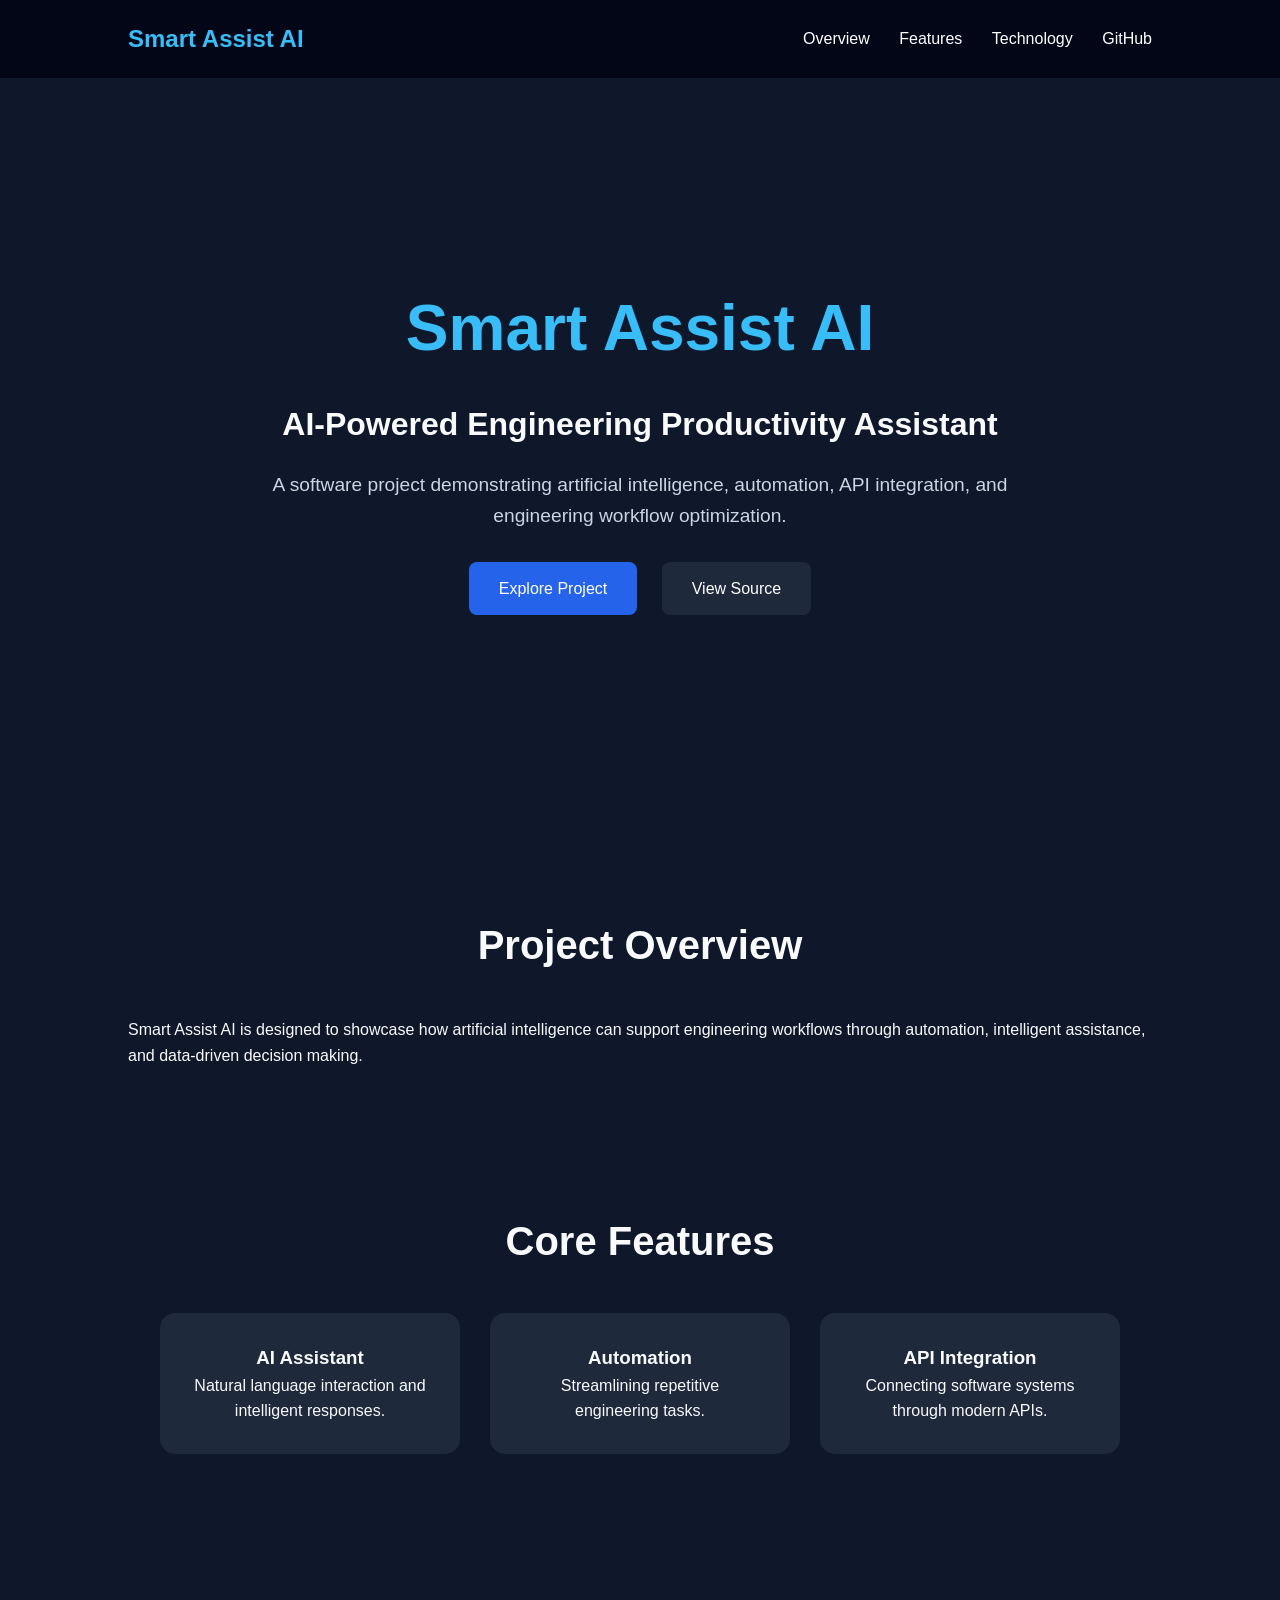
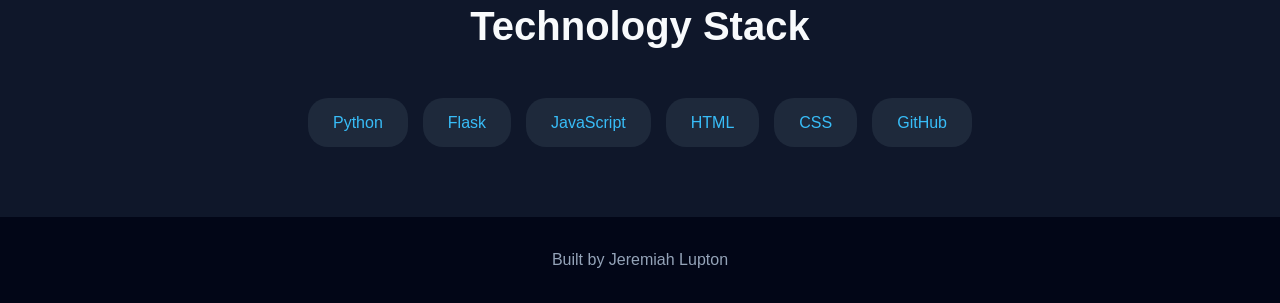
==== index.html @ 22feb10e "Create Smart Assist AI GitHub Pages portfolio foundation" ====
<!DOCTYPE html>
<html lang="en">

<head>
    <meta charset="UTF-8">
    <meta name="viewport" content="width=device-width, initial-scale=1.0">

    <title>Smart Assist AI | Jeremiah Lupton</title>

    <link rel="stylesheet" href="style.css">
</head>

<body>

<header>
    <nav>
        <h2>Smart Assist AI</h2>

        <div class="nav-links">
            <a href="#overview">Overview</a>
            <a href="#features">Features</a>
            <a href="#technology">Technology</a>
            <a href="https://github.com/jd-dev-king/SmartAssistantAI">
                GitHub
            </a>
        </div>
    </nav>
</header>


<section class="hero">

    <h1>
        Smart Assist AI
    </h1>

    <h2>
        AI-Powered Engineering Productivity Assistant
    </h2>

    <p>
        A software project demonstrating artificial intelligence,
        automation, API integration, and engineering workflow optimization.
    </p>

    <div>
        <a class="button" href="#features">
            Explore Project
        </a>

        <a class="button secondary"
        href="https://github.com/jd-dev-king/SmartAssistantAI">
            View Source
        </a>
    </div>

</section>



<section id="overview">

<h2>Project Overview</h2>

<p>
Smart Assist AI is designed to showcase how artificial intelligence
can support engineering workflows through automation, intelligent
assistance, and data-driven decision making.
</p>

</section>



<section id="features">

<h2>Core Features</h2>


<div class="cards">

<div class="card">
<h3>AI Assistant</h3>
<p>
Natural language interaction and intelligent responses.
</p>
</div>


<div class="card">
<h3>Automation</h3>
<p>
Streamlining repetitive engineering tasks.
</p>
</div>


<div class="card">
<h3>API Integration</h3>
<p>
Connecting software systems through modern APIs.
</p>
</div>


</div>

</section>



<section id="technology">

<h2>Technology Stack</h2>

<div class="tech">

<span>Python</span>
<span>Flask</span>
<span>JavaScript</span>
<span>HTML</span>
<span>CSS</span>
<span>GitHub</span>

</div>

</section>



<footer>

<p>
Built by Jeremiah Lupton
</p>

</footer>


<script src="script.js"></script>

</body>

</html>
---- style.css ----
/* =========================
   Smart Assist AI Portfolio
   Jeremiah Lupton
========================= */


* {
    margin: 0;
    padding: 0;
    box-sizing: border-box;
}


body {

    font-family: Arial, Helvetica, sans-serif;

    background: #0f172a;

    color: #f8fafc;

    line-height: 1.6;
}



/* Navigation */

header {

    background: #020617;

    padding: 20px 10%;

    position: sticky;

    top: 0;

    z-index: 100;

}


nav {

    display: flex;

    justify-content: space-between;

    align-items: center;

}


nav h2 {

    color: #38bdf8;

}



.nav-links a {

    color: white;

    text-decoration: none;

    margin-left: 25px;

    transition: 0.3s;

}


.nav-links a:hover {

    color: #38bdf8;

}



/* Hero Section */


.hero {

    min-height: 85vh;

    display: flex;

    flex-direction: column;

    justify-content: center;

    align-items: center;

    text-align: center;

    padding: 50px 15%;

}


.hero h1 {

    font-size: 4rem;

    margin-bottom: 20px;

    color: #38bdf8;

}



.hero h2 {

    font-size: 2rem;

    margin-bottom: 20px;

}


.hero p {

    max-width: 750px;

    color: #cbd5e1;

    font-size: 1.2rem;

}



/* Buttons */


.button {

    display: inline-block;

    margin: 30px 10px;

    padding: 14px 30px;

    background: #2563eb;

    color: white;

    border-radius: 8px;

    text-decoration: none;

    transition: 0.3s;

}


.button:hover {

    transform: translateY(-3px);

    background: #38bdf8;

}



.secondary {

    background: #1e293b;

}



/* Sections */


section {

    padding: 70px 10%;

}


section h2 {

    text-align: center;

    font-size: 2.5rem;

    margin-bottom: 40px;

}



/* Cards */


.cards {

    display: flex;

    justify-content: center;

    gap: 30px;

    flex-wrap: wrap;

}



.card {

    background: #1e293b;

    padding: 30px;

    width: 300px;

    border-radius: 15px;

    text-align: center;

    transition: .3s;

}



.card:hover {

    transform: translateY(-10px);

}



/* Technology */


.tech {

    display: flex;

    justify-content: center;

    flex-wrap: wrap;

    gap: 15px;

}



.tech span {

    background: #1e293b;

    padding: 12px 25px;

    border-radius: 20px;

    color: #38bdf8;

}



/* Footer */


footer {

    text-align: center;

    padding: 30px;

    background: #020617;

    color: #94a3b8;

}



/* Mobile */


@media(max-width:768px){

    nav {

        flex-direction: column;

    }


    .nav-links {

        margin-top:20px;

    }


    .hero h1 {

        font-size: 2.5rem;

    }

}
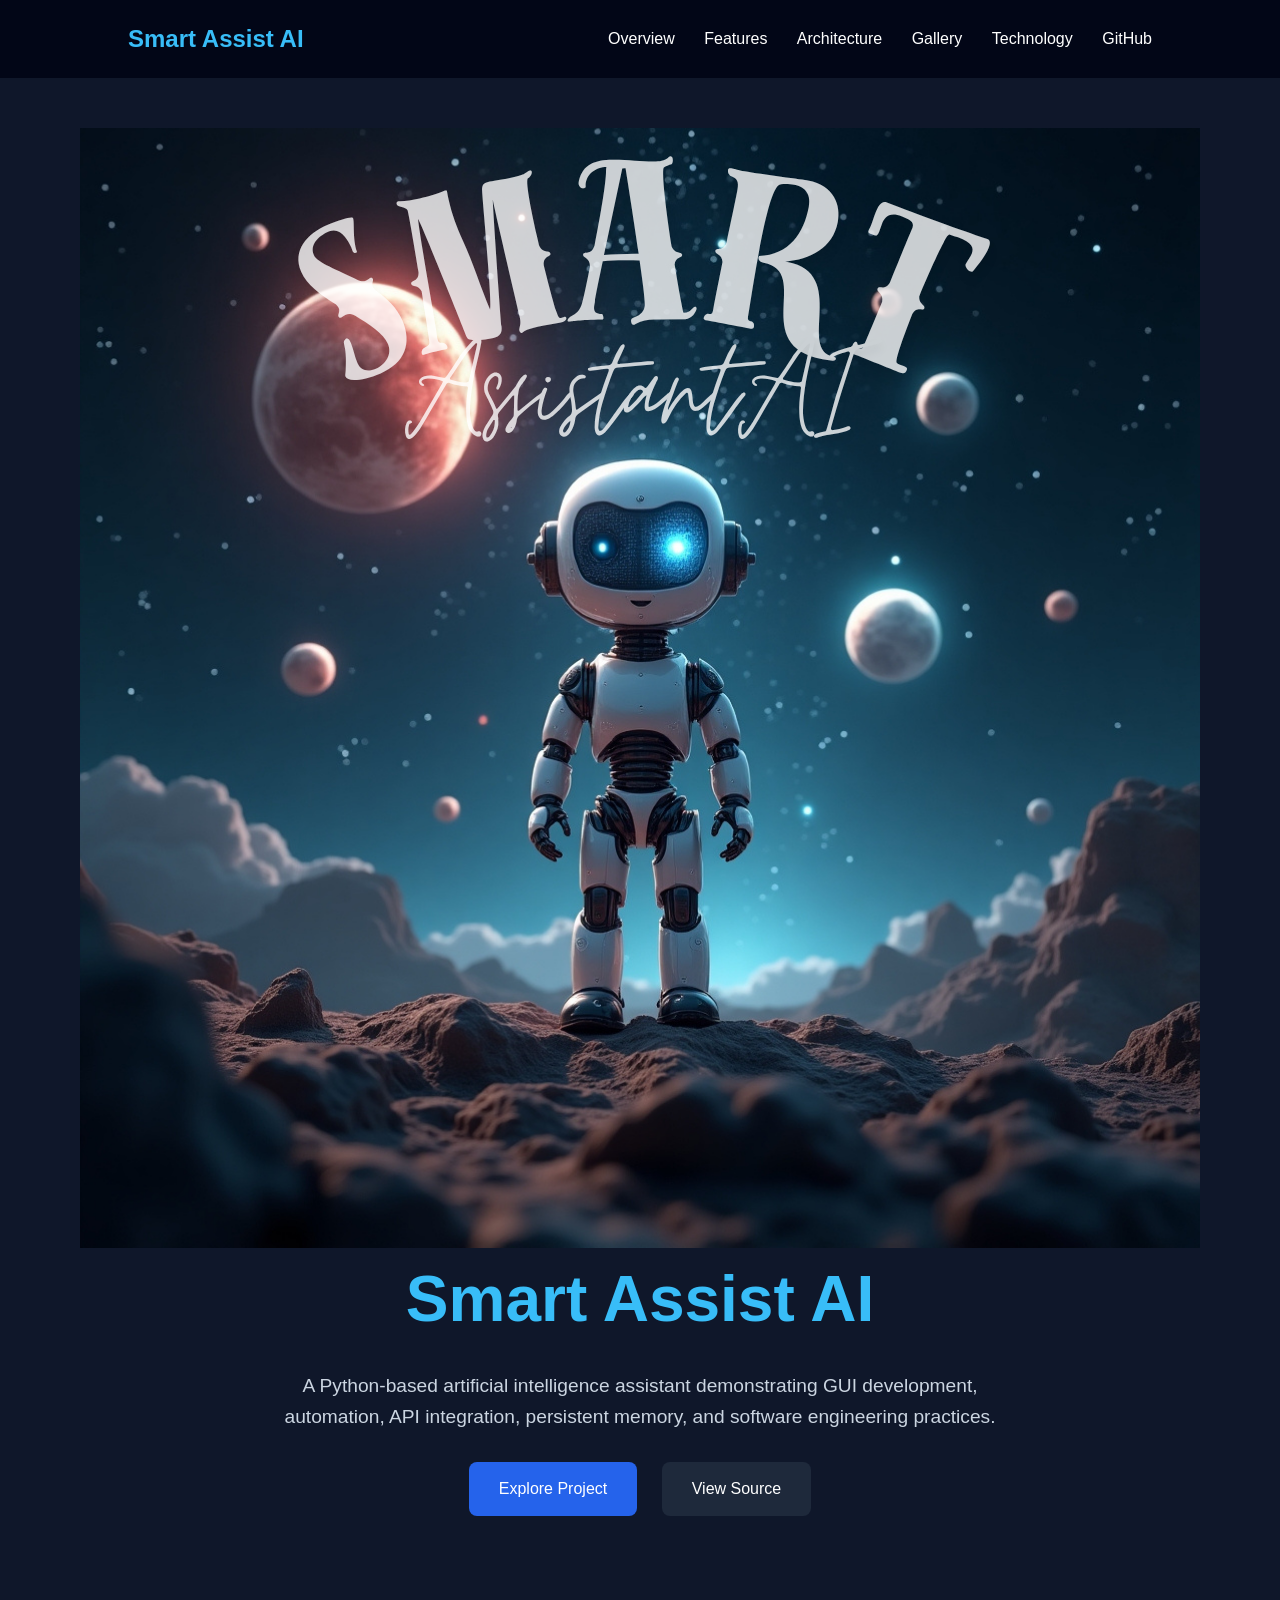
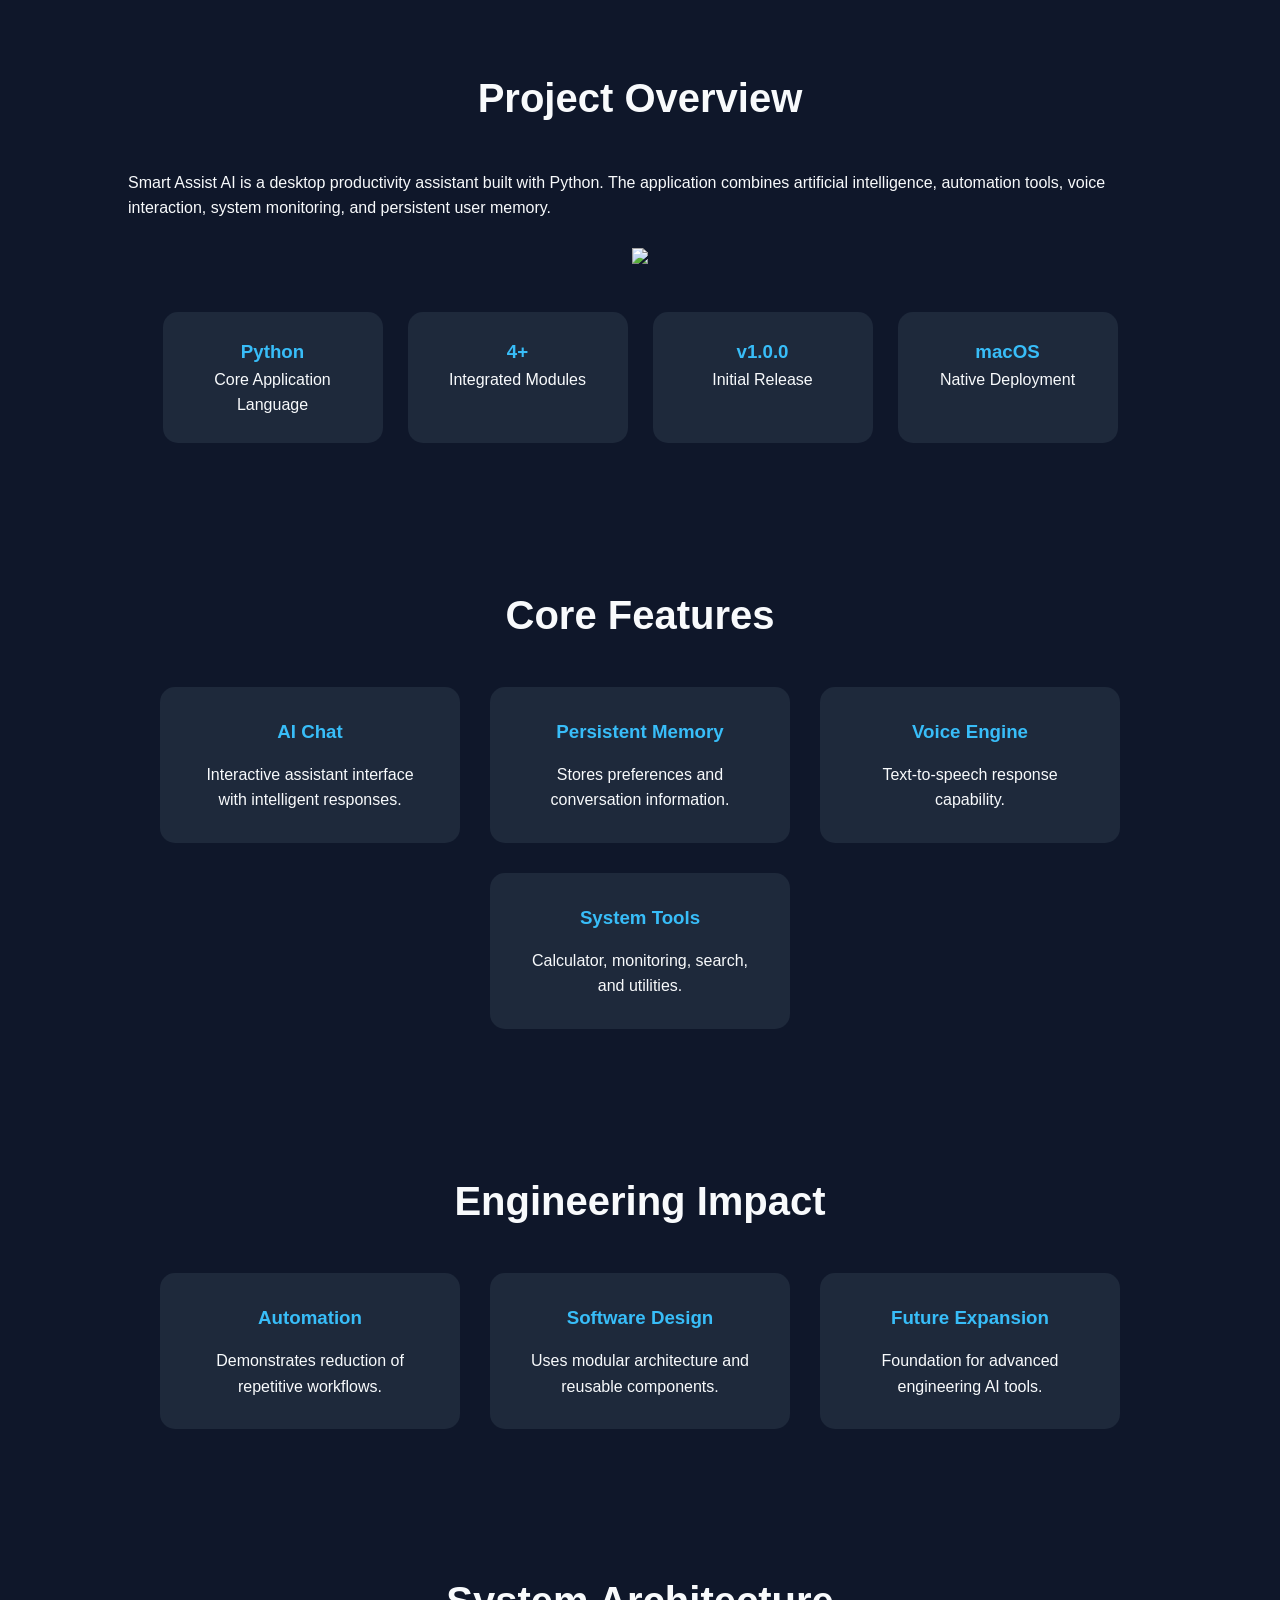
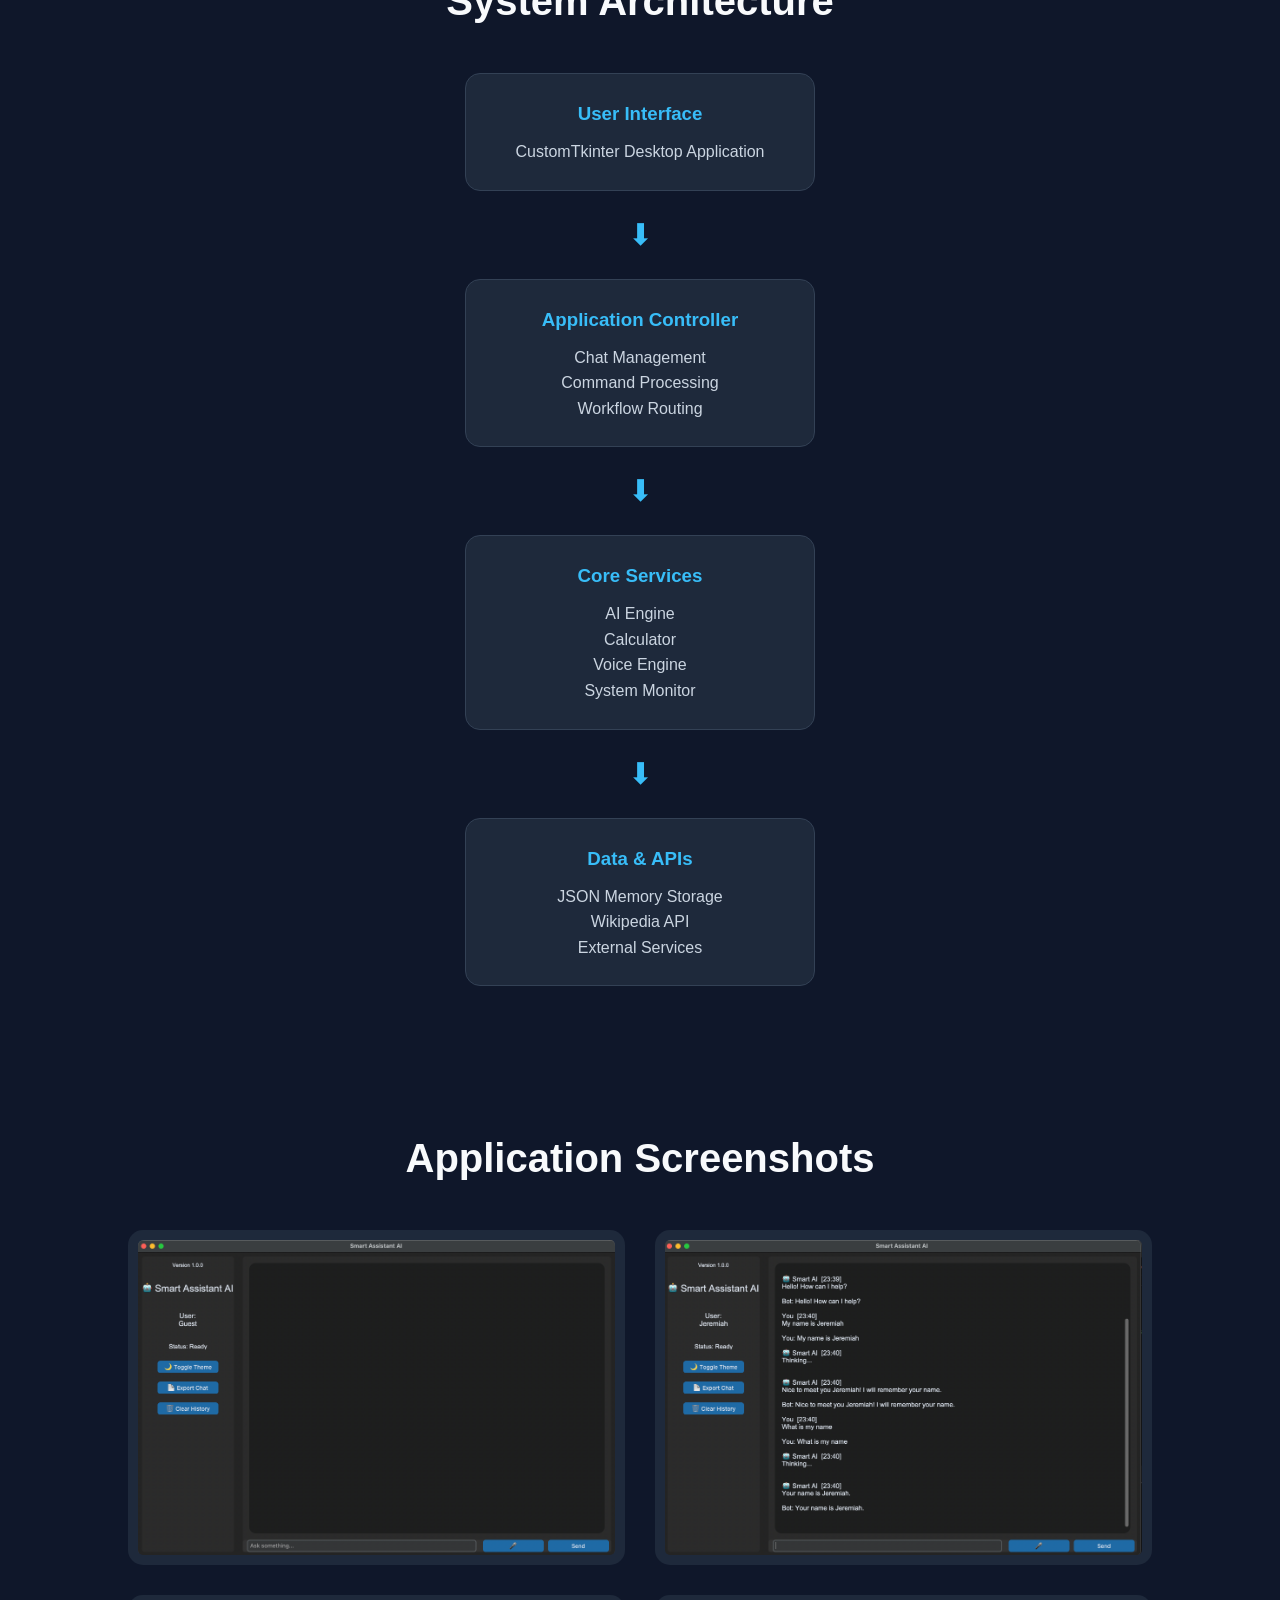
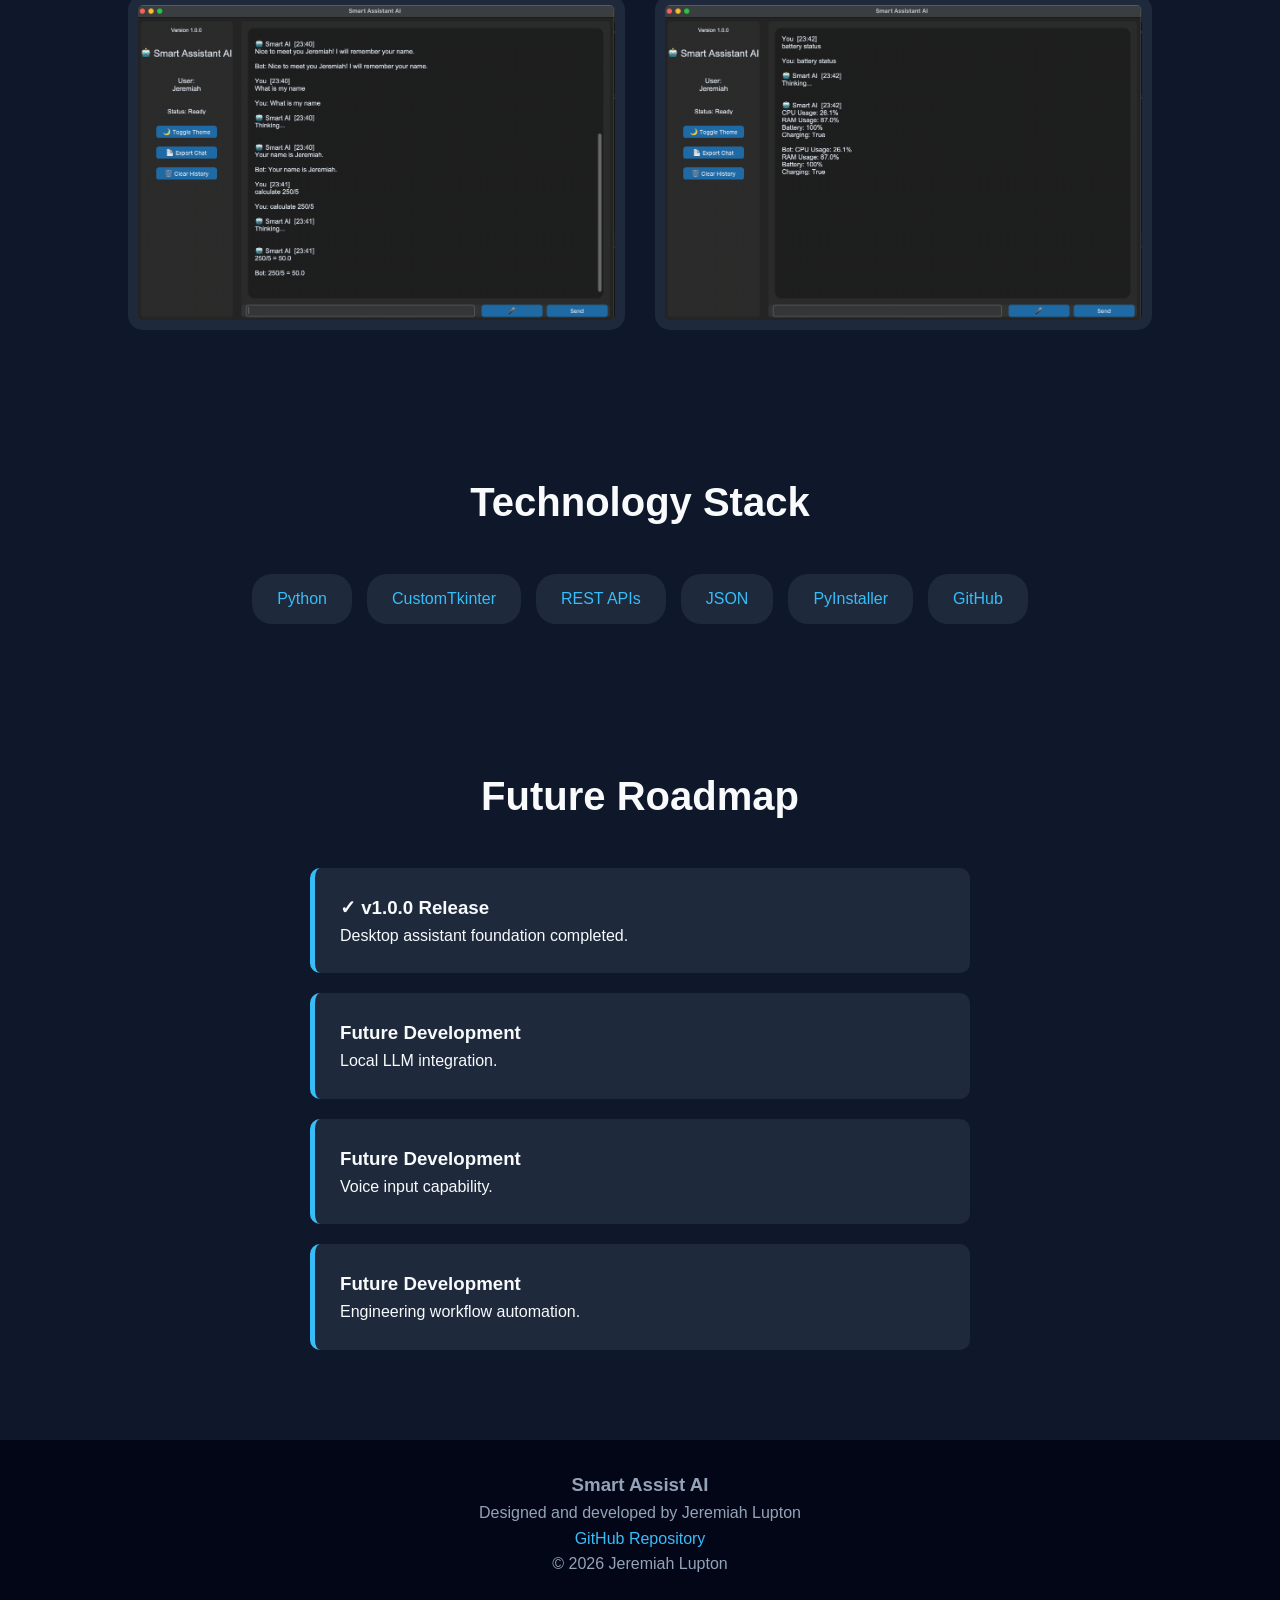
==== commit 1ab336d6: "Finalize Smart Assist AI portfolio website" ====
--- a/index.html
+++ b/index.html
@@ -2,143 +2,688 @@
 <html lang="en">
 
 <head>
+
     <meta charset="UTF-8">
+
     <meta name="viewport" content="width=device-width, initial-scale=1.0">
 
     <title>Smart Assist AI | Jeremiah Lupton</title>
 
     <link rel="stylesheet" href="style.css">
+    <link rel="icon" type="image/png" href="assets/favicon.png">
+
 </head>
 
+
 <body>
 
+
+<!-- Navigation -->
+
 <header>
-    <nav>
-        <h2>Smart Assist AI</h2>
-
-        <div class="nav-links">
-            <a href="#overview">Overview</a>
-            <a href="#features">Features</a>
-            <a href="#technology">Technology</a>
-            <a href="https://github.com/jd-dev-king/SmartAssistantAI">
-                GitHub
-            </a>
-        </div>
-    </nav>
+
+<nav>
+
+<h2>
+Smart Assist AI
+</h2>
+
+
+<div class="nav-links">
+
+<a href="#overview">Overview</a>
+
+<a href="#features">Features</a>
+
+<a href="#architecture">Architecture</a>
+
+<a href="#gallery">Gallery</a>
+
+<a href="#technology">Technology</a>
+
+<a href="https://github.com/jd-dev-king/SmartAssistantAI">
+GitHub
+</a>
+
+</div>
+
+
+</nav>
+
 </header>
 
 
+
+<!-- Hero -->
+
 <section class="hero">
 
-    <h1>
-        Smart Assist AI
-    </h1>
-
-    <h2>
-        AI-Powered Engineering Productivity Assistant
-    </h2>
-
-    <p>
-        A software project demonstrating artificial intelligence,
-        automation, API integration, and engineering workflow optimization.
-    </p>
-
-    <div>
-        <a class="button" href="#features">
-            Explore Project
-        </a>
-
-        <a class="button secondary"
-        href="https://github.com/jd-dev-king/SmartAssistantAI">
-            View Source
-        </a>
-    </div>
-
-</section>
-
-
+<img class="hero-image"
+src="images/hero.png"
+alt="Smart Assist AI Application">
+
+<h1>
+Smart Assist AI
+</h1>
+
+
+<p>
+
+A Python-based artificial intelligence assistant demonstrating
+GUI development, automation, API integration, persistent memory,
+and software engineering practices.
+
+</p>
+
+
+<div>
+
+<a class="button" href="#features">
+Explore Project
+</a>
+
+
+<a class="button secondary"
+href="https://github.com/jd-dev-king/SmartAssistantAI">
+
+View Source
+
+</a>
+
+
+</div>
+
+
+</section>
+
+
+
+
+
+<!-- Overview -->
 
 <section id="overview">
 
-<h2>Project Overview</h2>
-
-<p>
-Smart Assist AI is designed to showcase how artificial intelligence
-can support engineering workflows through automation, intelligent
-assistance, and data-driven decision making.
-</p>
-
-</section>
-
+
+<h2>
+Project Overview
+</h2>
+
+
+<p>
+
+Smart Assist AI is a desktop productivity assistant built with Python.
+The application combines artificial intelligence, automation tools,
+voice interaction, system monitoring, and persistent user memory.
+
+</p>
+
+
+<div class="release">
+
+<img src="https://img.shields.io/github/v/release/jd-dev-king/SmartAssistantAI">
+
+</div>
+
+
+
+<div class="stats">
+
+
+<div class="stat-card">
+
+<h3>
+Python
+</h3>
+
+<p>
+Core Application Language
+</p>
+
+</div>
+
+
+
+<div class="stat-card">
+
+<h3>
+4+
+</h3>
+
+<p>
+Integrated Modules
+</p>
+
+</div>
+
+
+
+<div class="stat-card">
+
+<h3>
+v1.0.0
+</h3>
+
+<p>
+Initial Release
+</p>
+
+</div>
+
+
+
+<div class="stat-card">
+
+<h3>
+macOS
+</h3>
+
+<p>
+Native Deployment
+</p>
+
+</div>
+
+
+
+</div>
+
+
+</section>
+
+
+
+
+
+<!-- Features -->
 
 
 <section id="features">
 
-<h2>Core Features</h2>
+
+<h2>
+Core Features
+</h2>
+
 
 
 <div class="cards">
 
+
+
 <div class="card">
-<h3>AI Assistant</h3>
-<p>
-Natural language interaction and intelligent responses.
-</p>
-</div>
+
+<h3>
+AI Chat
+</h3>
+
+<p>
+Interactive assistant interface with intelligent responses.
+</p>
+
+</div>
+
+
 
 
 <div class="card">
-<h3>Automation</h3>
-<p>
-Streamlining repetitive engineering tasks.
-</p>
-</div>
+
+<h3>
+Persistent Memory
+</h3>
+
+<p>
+Stores preferences and conversation information.
+</p>
+
+</div>
+
+
 
 
 <div class="card">
-<h3>API Integration</h3>
-<p>
-Connecting software systems through modern APIs.
-</p>
-</div>
-
-
-</div>
-
-</section>
-
+
+<h3>
+Voice Engine
+</h3>
+
+<p>
+Text-to-speech response capability.
+</p>
+
+</div>
+
+
+
+
+<div class="card">
+
+<h3>
+System Tools
+</h3>
+
+<p>
+Calculator, monitoring, search, and utilities.
+</p>
+
+</div>
+
+
+
+</div>
+
+
+</section>
+
+
+
+
+
+<!-- Engineering Impact -->
+
+
+<section id="impact">
+
+
+<h2>
+Engineering Impact
+</h2>
+
+
+
+<div class="cards">
+
+
+
+<div class="card">
+
+<h3>
+Automation
+</h3>
+
+<p>
+Demonstrates reduction of repetitive workflows.
+</p>
+
+</div>
+
+
+
+
+<div class="card">
+
+<h3>
+Software Design
+</h3>
+
+<p>
+Uses modular architecture and reusable components.
+</p>
+
+</div>
+
+
+
+
+<div class="card">
+
+<h3>
+Future Expansion
+</h3>
+
+<p>
+Foundation for advanced engineering AI tools.
+</p>
+
+</div>
+
+
+
+</div>
+
+
+</section>
+
+
+
+
+
+<!-- Architecture -->
+
+
+<section id="architecture">
+
+
+<h2>
+System Architecture
+</h2>
+
+
+
+<div class="architecture">
+
+
+<div class="architecture-box">
+
+<h3>
+User Interface
+</h3>
+
+<p>
+CustomTkinter Desktop Application
+</p>
+
+</div>
+
+
+
+<div class="arrow">
+⬇
+</div>
+
+
+
+<div class="architecture-box">
+
+<h3>
+Application Controller
+</h3>
+
+<p>
+
+Chat Management<br>
+Command Processing<br>
+Workflow Routing
+
+</p>
+
+</div>
+
+
+
+<div class="arrow">
+⬇
+</div>
+
+
+
+<div class="architecture-box">
+
+<h3>
+Core Services
+</h3>
+
+<p>
+
+AI Engine<br>
+Calculator<br>
+Voice Engine<br>
+System Monitor
+
+</p>
+
+</div>
+
+
+
+<div class="arrow">
+⬇
+</div>
+
+
+
+<div class="architecture-box">
+
+<h3>
+Data & APIs
+</h3>
+
+<p>
+
+JSON Memory Storage<br>
+Wikipedia API<br>
+External Services
+
+</p>
+
+</div>
+
+
+
+</div>
+
+
+</section>
+
+
+
+
+
+
+<!-- Gallery -->
+
+
+<section id="gallery">
+
+
+<h2>
+Application Screenshots
+</h2>
+
+
+
+<div class="gallery">
+
+
+
+<img src="screenshots/main_window.png"
+alt="Smart Assist AI Main Interface">
+
+
+
+<img src="screenshots/memory_test.png"
+alt="Memory System">
+
+
+
+<img src="screenshots/calculator_test.png"
+alt="Calculator Module">
+
+
+
+<img src="screenshots/cpu_test.png"
+alt="System Monitor">
+
+
+
+</div>
+
+
+</section>
+
+
+
+
+
+
+<!-- Technology -->
 
 
 <section id="technology">
 
-<h2>Technology Stack</h2>
+
+<h2>
+Technology Stack
+</h2>
+
+
 
 <div class="tech">
 
-<span>Python</span>
-<span>Flask</span>
-<span>JavaScript</span>
-<span>HTML</span>
-<span>CSS</span>
-<span>GitHub</span>
-
-</div>
-
-</section>
-
+
+<span>
+Python
+</span>
+
+
+<span>
+CustomTkinter
+</span>
+
+
+<span>
+REST APIs
+</span>
+
+
+<span>
+JSON
+</span>
+
+
+<span>
+PyInstaller
+</span>
+
+
+<span>
+GitHub
+</span>
+
+
+</div>
+
+
+</section>
+
+
+
+
+
+
+
+<!-- Roadmap -->
+
+
+<section id="roadmap">
+
+
+<h2>
+Future Roadmap
+</h2>
+
+
+
+<div class="timeline">
+
+
+<div>
+
+<h3>
+✓ v1.0.0 Release
+</h3>
+
+<p>
+Desktop assistant foundation completed.
+</p>
+
+</div>
+
+
+
+<div>
+
+<h3>
+Future Development
+</h3>
+
+<p>
+Local LLM integration.
+</p>
+
+</div>
+
+
+
+<div>
+
+<h3>
+Future Development
+</h3>
+
+<p>
+Voice input capability.
+</p>
+
+</div>
+
+
+
+<div>
+
+<h3>
+Future Development
+</h3>
+
+<p>
+Engineering workflow automation.
+</p>
+
+</div>
+
+
+
+</div>
+
+
+</section>
+
+
+
+
+
+
+
+<!-- Footer -->
 
 
 <footer>
 
-<p>
-Built by Jeremiah Lupton
-</p>
+
+<h3>
+Smart Assist AI
+</h3>
+
+
+<p>
+Designed and developed by Jeremiah Lupton
+</p>
+
+
+<p>
+
+<a href="https://github.com/jd-dev-king/SmartAssistantAI">
+
+GitHub Repository
+
+</a>
+
+</p>
+
+
+<p>
+© 2026 Jeremiah Lupton
+</p>
+
 
 </footer>
 
 
+
+
 <script src="script.js"></script>
 
+
 </body>
 
 </html>
--- a/style.css
+++ b/style.css
@@ -1,8 +1,10 @@
-/* =========================
+/* =====================================
    Smart Assist AI Portfolio
    Jeremiah Lupton
-========================= */
-
+===================================== */
+
+
+/* Reset */
 
 * {
     margin: 0;
@@ -11,6 +13,8 @@
 }
 
 
+/* Global */
+
 body {
 
     font-family: Arial, Helvetica, sans-serif;
@@ -20,11 +24,22 @@
     color: #f8fafc;
 
     line-height: 1.6;
-}
-
-
-
-/* Navigation */
+
+}
+
+
+a {
+
+    color: inherit;
+
+}
+
+
+
+/* =========================
+   Navigation
+========================= */
+
 
 header {
 
@@ -41,6 +56,7 @@
 }
 
 
+
 nav {
 
     display: flex;
@@ -52,6 +68,7 @@
 }
 
 
+
 nav h2 {
 
     color: #38bdf8;
@@ -68,9 +85,10 @@
 
     margin-left: 25px;
 
-    transition: 0.3s;
-
-}
+    transition: .3s;
+
+}
+
 
 
 .nav-links a:hover {
@@ -81,7 +99,9 @@
 
 
 
-/* Hero Section */
+/* =========================
+   Hero Section
+========================= */
 
 
 .hero {
@@ -103,14 +123,15 @@
 }
 
 
+
 .hero h1 {
 
     font-size: 4rem;
 
+    color: #38bdf8;
+
     margin-bottom: 20px;
 
-    color: #38bdf8;
-
 }
 
 
@@ -124,6 +145,7 @@
 }
 
 
+
 .hero p {
 
     max-width: 750px;
@@ -136,7 +158,9 @@
 
 
 
-/* Buttons */
+/* =========================
+   Buttons
+========================= */
 
 
 .button {
@@ -155,9 +179,10 @@
 
     text-decoration: none;
 
-    transition: 0.3s;
-
-}
+    transition: .3s;
+
+}
+
 
 
 .button:hover {
@@ -178,7 +203,9 @@
 
 
 
-/* Sections */
+/* =========================
+   Sections
+========================= */
 
 
 section {
@@ -188,6 +215,7 @@
 }
 
 
+
 section h2 {
 
     text-align: center;
@@ -200,7 +228,32 @@
 
 
 
-/* Cards */
+/* =========================
+   Release Badge
+========================= */
+
+
+.release {
+
+    text-align: center;
+
+    margin-top: 25px;
+
+}
+
+
+
+.release img {
+
+    height: 30px;
+
+}
+
+
+
+/* =========================
+   Feature Cards
+========================= */
 
 
 .cards {
@@ -243,7 +296,207 @@
 
 
 
-/* Technology */
+.card h3 {
+
+    color: #38bdf8;
+
+    margin-bottom: 15px;
+
+}
+
+
+
+/* =========================
+   Statistics Cards
+========================= */
+
+
+.stats {
+
+    display: flex;
+
+    justify-content: center;
+
+    gap: 25px;
+
+    flex-wrap: wrap;
+
+    margin-top: 40px;
+
+}
+
+
+
+.stat-card {
+
+    background: #1e293b;
+
+    padding: 25px;
+
+    width: 220px;
+
+    border-radius: 15px;
+
+    text-align: center;
+
+}
+
+
+
+.stat-card h3 {
+
+    color: #38bdf8;
+
+}
+
+
+
+/* =========================
+   Architecture
+========================= */
+
+
+.architecture {
+
+    display: flex;
+
+    flex-direction: column;
+
+    align-items: center;
+
+}
+
+
+
+/* =========================
+   Architecture Diagram
+========================= */
+
+
+.architecture {
+
+    display:flex;
+
+    flex-direction:column;
+
+    align-items:center;
+
+    gap:20px;
+
+}
+
+
+
+.architecture-box {
+
+    width:350px;
+
+    background:#1e293b;
+
+    padding:25px;
+
+    border-radius:15px;
+
+    text-align:center;
+
+    border:1px solid #334155;
+
+}
+
+
+
+.architecture-box h3 {
+
+    color:#38bdf8;
+
+    margin-bottom:10px;
+
+}
+
+
+
+.architecture-box p {
+
+    color:#cbd5e1;
+
+}
+
+
+
+.arrow {
+
+    font-size:35px;
+
+    color:#38bdf8;
+
+}
+
+
+
+.arrow {
+
+    font-size: 30px;
+
+    color: #38bdf8;
+
+}
+
+
+
+/* =========================
+   Gallery
+========================= */
+
+
+.gallery {
+
+    display: grid;
+
+    grid-template-columns: repeat(auto-fit, minmax(350px, 1fr));
+
+    gap: 30px;
+
+    align-items: center;
+
+}
+
+
+
+.gallery img {
+
+    width: 100%;
+
+    max-width: 500px;
+
+    height: auto;
+
+    object-fit: contain;
+
+    border-radius: 15px;
+
+    cursor: pointer;
+
+    transition: .3s;
+
+    background: #1e293b;
+
+    padding: 10px;
+
+}
+
+
+
+.gallery img:hover {
+
+    transform: scale(1.05);
+
+}
+
+
+
+/* =========================
+   Technology Badges
+========================= */
 
 
 .tech {
@@ -274,7 +527,67 @@
 
 
 
-/* Footer */
+/* =========================
+   Roadmap
+========================= */
+
+
+.timeline {
+
+    max-width: 700px;
+
+    margin: auto;
+
+}
+
+
+
+.timeline div {
+
+    background: #1e293b;
+
+    padding: 25px;
+
+    margin: 20px;
+
+    border-left: 5px solid #38bdf8;
+
+    border-radius: 10px;
+
+}
+
+
+
+/* =========================
+   Scroll Animations
+========================= */
+
+
+.hidden {
+
+    opacity: 0;
+
+    transform: translateY(40px);
+
+    transition: all .8s ease;
+
+}
+
+
+
+.show {
+
+    opacity: 1;
+
+    transform: translateY(0);
+
+}
+
+
+
+/* =========================
+   Footer
+========================= */
 
 
 footer {
@@ -291,11 +604,24 @@
 
 
 
-/* Mobile */
+footer a {
+
+    color: #38bdf8;
+
+    text-decoration: none;
+
+}
+
+
+
+/* =========================
+   Mobile Responsive
+========================= */
 
 
 @media(max-width:768px){
 
+
     nav {
 
         flex-direction: column;
@@ -305,15 +631,55 @@
 
     .nav-links {
 
-        margin-top:20px;
+        margin-top: 20px;
 
     }
 
 
+    .nav-links a {
+
+        margin: 10px;
+
+        display: inline-block;
+
+    }
+
+
     .hero h1 {
 
         font-size: 2.5rem;
 
     }
 
+
+    .hero h2 {
+
+        font-size: 1.5rem;
+
+    }
+
+
+    .gallery img {
+
+        width: 100%;
+
+    }
+
+    /* Hero Image */
+
+
+.hero-image {
+
+    width: 600px;
+
+    max-width: 90%;
+
+    border-radius: 20px;
+
+    margin-bottom: 40px;
+
+    box-shadow: 0 20px 40px rgba(0,0,0,.4);
+
+}
+
 }
